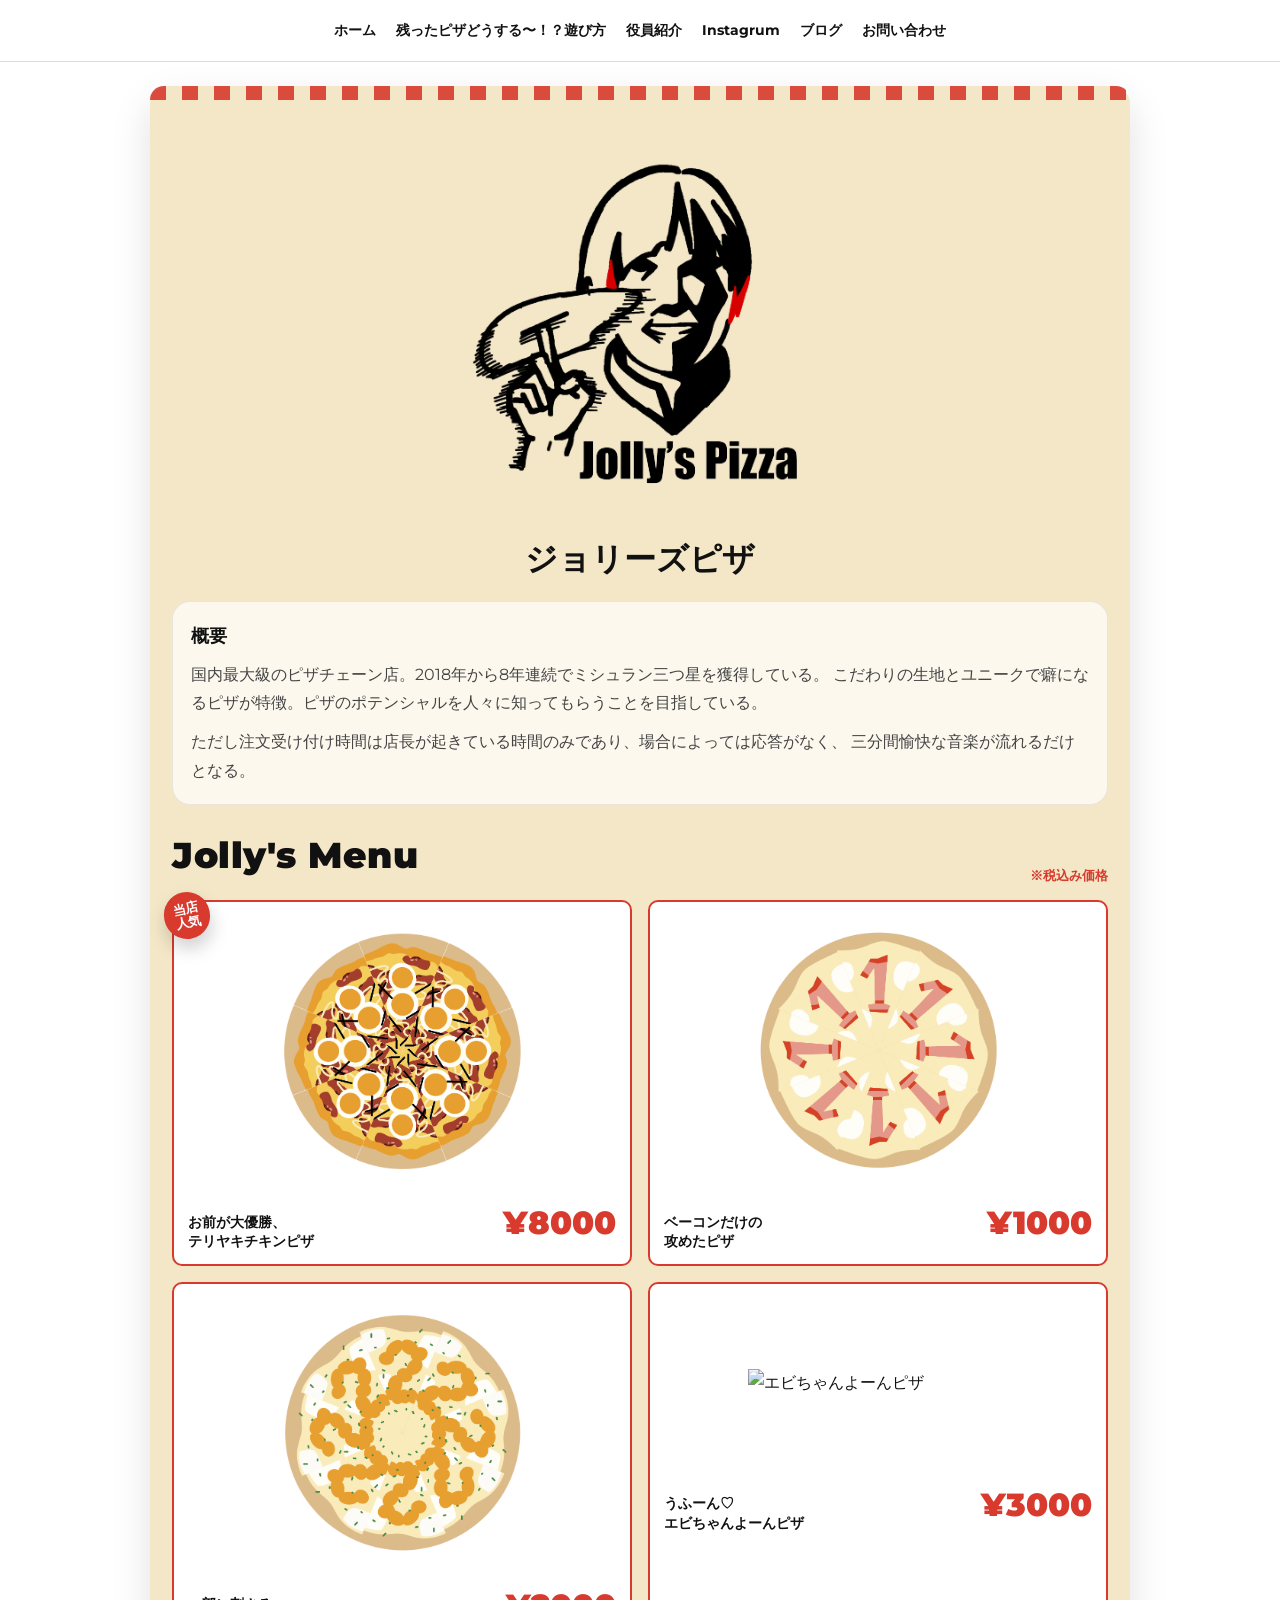
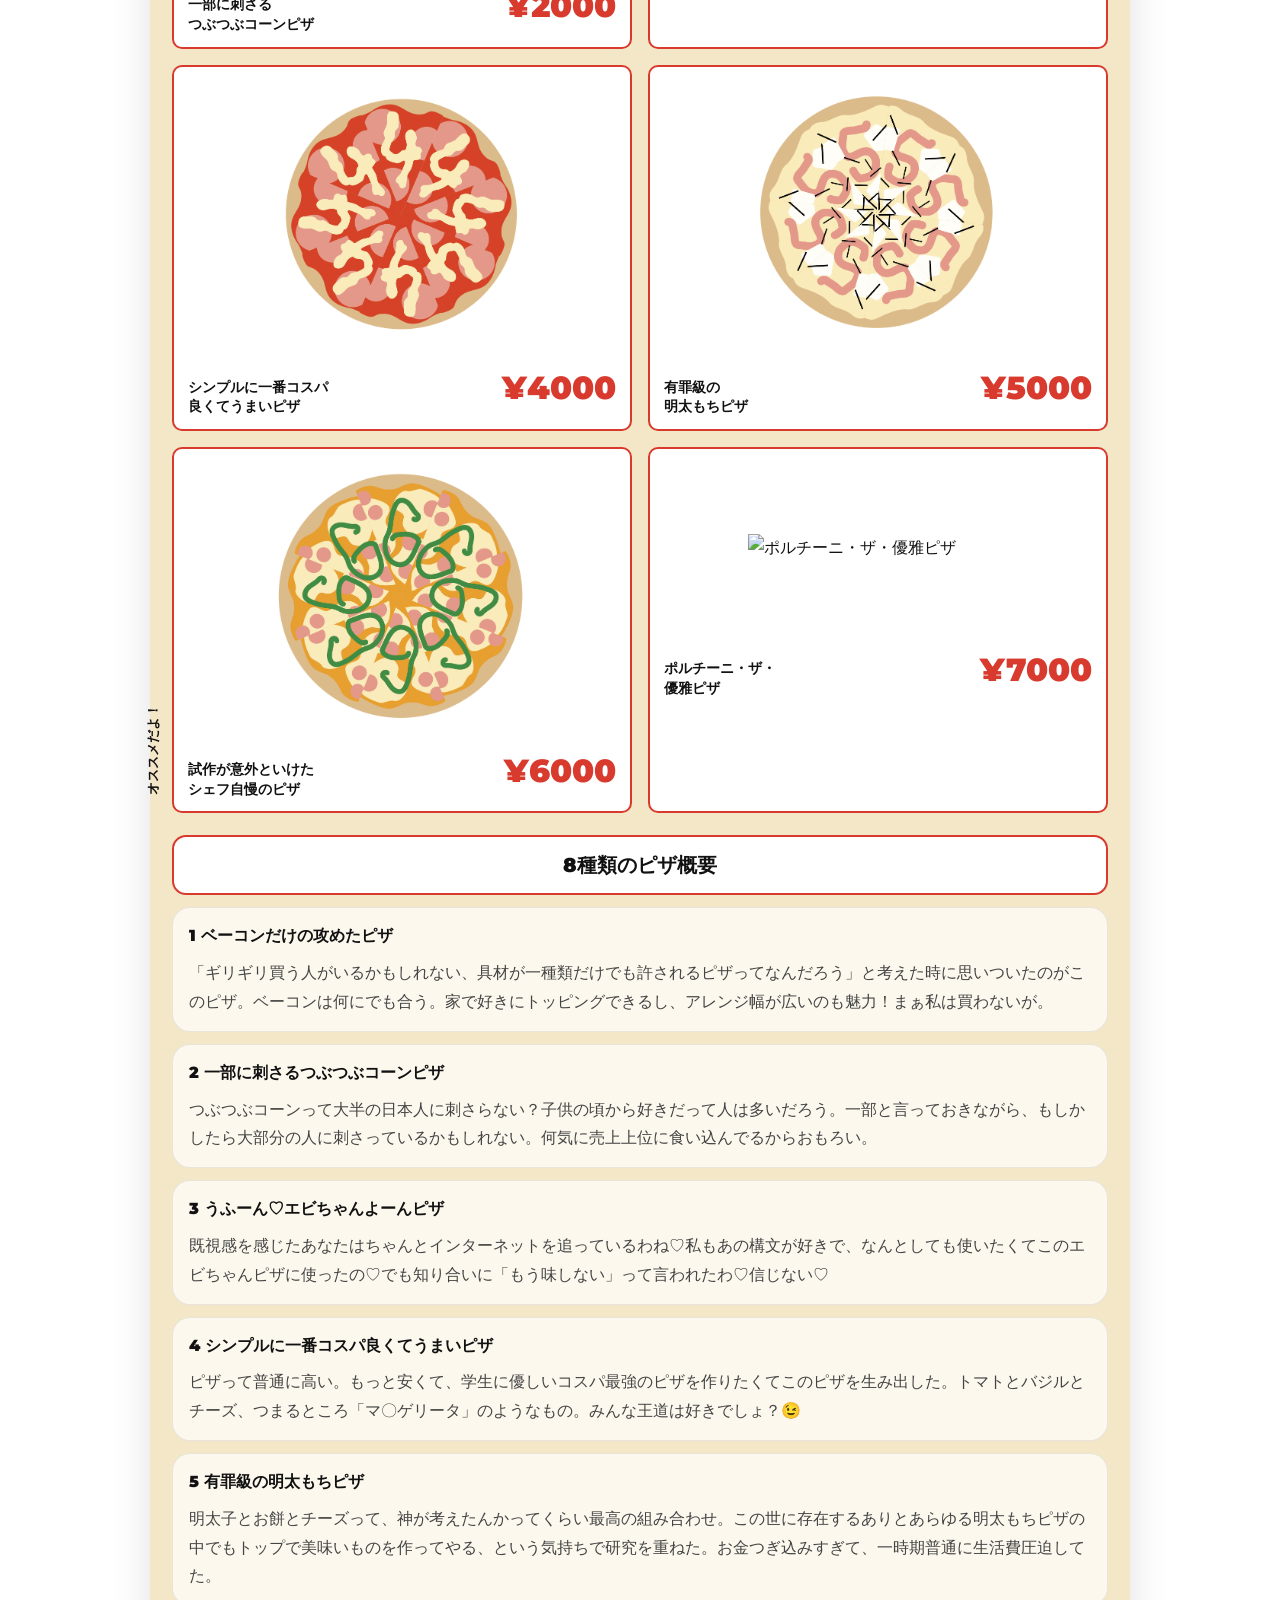
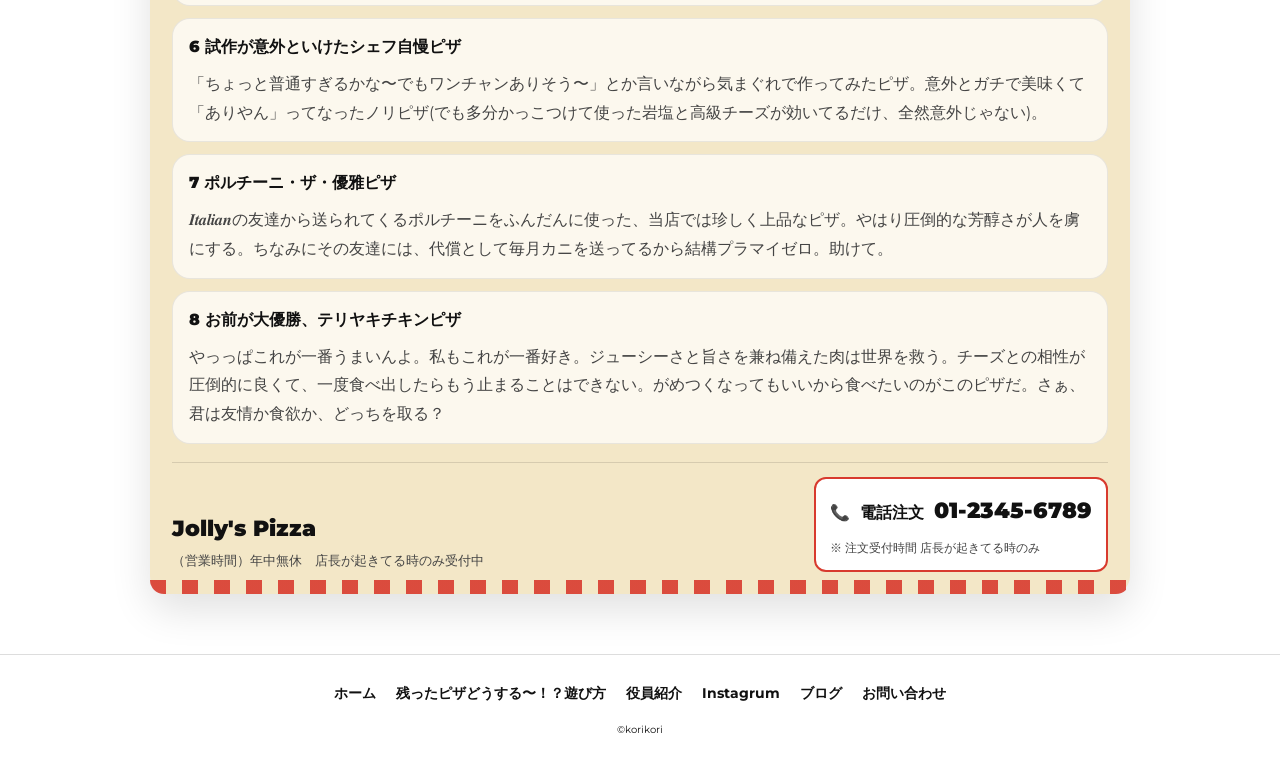
==== aboutus.html @ 34527b45 "Add files via upload" ====
<!DOCTYPE html>
<html lang="ja">
<head>
  <meta charset="utf-8" />
  <title>コリコリゲームズ公式 | Jolly's Pizza</title>
  <meta name="description" content="Jolly's Pizza の紹介とメニュー" />
  <meta name="viewport" content="width=device-width, initial-scale=1" />
  <link rel="stylesheet" href="aboutus.css" />
  <link rel="preconnect" href="https://fonts.googleapis.com">
  <link rel="preconnect" href="https://fonts.gstatic.com" crossorigin>
  <link href="https://fonts.googleapis.com/css2?family=Montserrat:wght@400;700;900&display=swap" rel="stylesheet">
</head>

<body>
  <!-- 共通ヘッダー -->
  <header class="header">
    <div class="header-inner">
      <nav class="header-site-menu">
        <ul class="menu">
            <li><a href="./index.html">ホーム</a></li>
            <li><a href="./asobikata.html">残ったピザどうする〜！？遊び方</a></li>
            <li><a href="./ourteam.html">役員紹介</a></li>
            <li><a href="https://www.instagram.com/korikori_games?igsh=MWYxY3AwNjAxcmV0Mw==">Instagrum</a></li>
            <li><a href=".https://note.com/alive_sedum6502/portal">ブログ</a></li>
            <li><a href="https://www.instagram.com/korikori_games?igsh=MWYxY3AwNjAxcmV0Mw==">お問い合わせ</a></li>
          </ul>
      </nav>
    </div>
  </header>

  <!-- チラシ本体 -->
  <main class="sheet">

    <!-- ① ロゴ → タイトル -->
    <section class="top">
      <img class="top-logo" src="jollyslogo.webp" alt="Jolly's Pizza ロゴ">
      <h1 class="top-title">ジョリーズピザ</h1>
    </section>

    <!-- ② 概要 -->
    <section class="overview">
      <h2 class="section-title">概要</h2>
      <p>
        国内最大級のピザチェーン店。2018年から8年連続でミシュラン三つ星を獲得している。
        こだわりの生地とユニークで癖になるピザが特徴。ピザのポテンシャルを人々に知ってもらうことを目指している。
      </p>
      <p>
        ただし注文受け付け時間は店長が起きている時間のみであり、場合によっては応答がなく、
        三分間愉快な音楽が流れるだけとなる。
      </p>
    </section>

    <!-- ③ メニュー -->
    <section class="menu-head">
      <h2 class="menu-title">Jolly's Menu</h2>
      <p class="tax-note">※税込み価格</p>
    </section>

    <section class="menu-grid">

      <!-- 1 -->
      <article class="menu-card popular">
        <span class="badge">当店<br>人気</span>
        <div class="menu-img"><img src="pizaホール-07.png" alt="テリヤキチキンピザ"></div>
        <div class="menu-bottom">
          <div class="menu-name">お前が大優勝、<br>テリヤキチキンピザ</div>
          <div class="menu-price">¥8000</div>
        </div>
      </article>

      <!-- 2 -->
      <article class="menu-card">
        <div class="menu-img"><img src="pizaホール-04.png" alt="ベーコンだけの攻めたピザ"></div>
        <div class="menu-bottom">
          <div class="menu-name">ベーコンだけの<br>攻めたピザ</div>
          <div class="menu-price">¥1000</div>
        </div>
      </article>

      <!-- 3 -->
      <article class="menu-card">
        <div class="menu-img"><img src="pizaホール-05.png" alt="つぶつぶコーンピザ"></div>
        <div class="menu-bottom">
          <div class="menu-name">一部に刺さる<br>つぶつぶコーンピザ</div>
          <div class="menu-price">¥2000</div>
        </div>
      </article>

      <!-- 4 -->
      <article class="menu-card">
        <div class="menu-img"><img src="ピザ寄せ集め-03.png" alt="エビちゃんよーんピザ"></div>
        <div class="menu-bottom">
          <div class="menu-name">うふーん♡<br>エビちゃんよーんピザ</div>
          <div class="menu-price">¥3000</div>
        </div>
      </article>

      <!-- 5 -->
      <article class="menu-card">
        <div class="menu-img"><img src="pizaホール-02.png" alt="コスパ良くてうまいピザ"></div>
        <div class="menu-bottom">
          <div class="menu-name">シンプルに一番コスパ<br>良くてうまいピザ</div>
          <div class="menu-price">¥4000</div>
        </div>
      </article>

      <!-- 6 -->
      <article class="menu-card">
        <div class="menu-img"><img src="pizaホール-01.png" alt="明太もちピザ"></div>
        <div class="menu-bottom">
          <div class="menu-name">有罪級の<br>明太もちピザ</div>
          <div class="menu-price">¥5000</div>
        </div>
      </article>

      <!-- 7 -->
      <article class="menu-card recommend">
        <span class="recommend-mark">オススメだよ！</span>
        <div class="menu-img"><img src="pizaホール-03.png" alt="シェフ自慢ピザ"></div>
        <div class="menu-bottom">
          <div class="menu-name">試作が意外といけた<br>シェフ自慢のピザ</div>
          <div class="menu-price">¥6000</div>
        </div>
      </article>

      <!-- 8 -->
      <article class="menu-card">
        <div class="menu-img"><img src="ピザ寄せ集め-02.png" alt="ポルチーニ・ザ・優雅ピザ"></div>
        <div class="menu-bottom">
          <div class="menu-name">ポルチーニ・ザ・<br>優雅ピザ</div>
          <div class="menu-price">¥7000</div>
        </div>
      </article>

    </section>

    <!-- ④ 長文（8種類のピザ概要） -->
    <section class="detail">
      <h2 class="detail-title">8種類のピザ概要</h2>

      <article class="detail-card">
        <h3>1 ベーコンだけの攻めたピザ</h3>
        <p>「ギリギリ買う人がいるかもしれない、具材が一種類だけでも許されるピザってなんだろう」と考えた時に思いついたのがこのピザ。ベーコンは何にでも合う。家で好きにトッピングできるし、アレンジ幅が広いのも魅力！まぁ私は買わないが。</p>
      </article>

      <article class="detail-card">
        <h3>2 一部に刺さるつぶつぶコーンピザ</h3>
        <p>つぶつぶコーンって大半の日本人に刺さらない？子供の頃から好きだって人は多いだろう。一部と言っておきながら、もしかしたら大部分の人に刺さっているかもしれない。何気に売上上位に食い込んでるからおもろい。</p>
      </article>

      <article class="detail-card">
        <h3>3 うふーん♡エビちゃんよーんピザ</h3>
        <p>既視感を感じたあなたはちゃんとインターネットを追っているわね♡私もあの構文が好きで、なんとしても使いたくてこのエビちゃんピザに使ったの♡でも知り合いに「もう味しない」って言われたわ♡信じない♡</p>
      </article>

      <article class="detail-card">
        <h3>4 シンプルに一番コスパ良くてうまいピザ</h3>
        <p>ピザって普通に高い。もっと安くて、学生に優しいコスパ最強のピザを作りたくてこのピザを生み出した。トマトとバジルとチーズ、つまるところ「マ〇ゲリータ」のようなもの。みんな王道は好きでしょ？😉</p>
      </article>

      <article class="detail-card">
        <h3>5 有罪級の明太もちピザ</h3>
        <p>明太子とお餅とチーズって、神が考えたんかってくらい最高の組み合わせ。この世に存在するありとあらゆる明太もちピザの中でもトップで美味いものを作ってやる、という気持ちで研究を重ねた。お金つぎ込みすぎて、一時期普通に生活費圧迫してた。</p>
      </article>

      <article class="detail-card">
        <h3>6 試作が意外といけたシェフ自慢ピザ</h3>
        <p>「ちょっと普通すぎるかな〜でもワンチャンありそう〜」とか言いながら気まぐれで作ってみたピザ。意外とガチで美味くて「ありやん」ってなったノリピザ(でも多分かっこつけて使った岩塩と高級チーズが効いてるだけ、全然意外じゃない)。</p>
      </article>

      <article class="detail-card">
        <h3>7 ポルチーニ・ザ・優雅ピザ</h3>
        <p>𝑰𝒕𝒂𝒍𝒊𝒂𝒏の友達から送られてくるポルチーニをふんだんに使った、当店では珍しく上品なピザ。やはり圧倒的な芳醇さが人を虜にする。ちなみにその友達には、代償として毎月カニを送ってるから結構プラマイゼロ。助けて。</p>
      </article>

      <article class="detail-card">
        <h3>8 お前が大優勝、テリヤキチキンピザ</h3>
        <p>やっっぱこれが一番うまいんよ。私もこれが一番好き。ジューシーさと旨さを兼ね備えた肉は世界を救う。チーズとの相性が圧倒的に良くて、一度食べ出したらもう止まることはできない。がめつくなってもいいから食べたいのがこのピザだ。さぁ、君は友情か食欲か、どっちを取る？</p>
      </article>
    </section>

    <!-- チラシ下の電話帯 -->
    <section class="sheet-footer">
      <div class="footer-left">
        <div class="footer-brand">Jolly's Pizza</div>
        <div class="footer-hours">（営業時間）年中無休　店長が起きてる時のみ受付中</div>
      </div>

      <div class="footer-right">
        <div class="phone-box">
          <div class="phone-row">
            <span class="phone-icon">📞</span>
            <span class="phone-label">電話注文</span>
            <span class="phone-number">01-2345-6789</span>
          </div>
          <div class="phone-note">※ 注文受付時間 店長が起きてる時のみ</div>
        </div>
      </div>
    </section>

  </main>

  <!-- 共通フッター -->
  <footer class="footer">
    <nav class="header-site-menu">
      <ul class="menu">
            <li><a href="./index.html">ホーム</a></li>
            <li><a href="./asobikata.html">残ったピザどうする〜！？遊び方</a></li>
            <li><a href="./ourteam.html">役員紹介</a></li>
            <li><a href="https://www.instagram.com/korikori_games?igsh=MWYxY3AwNjAxcmV0Mw==">Instagrum</a></li>
            <li><a href=".https://note.com/alive_sedum6502/portal">ブログ</a></li>
            <li><a href="https://www.instagram.com/korikori_games?igsh=MWYxY3AwNjAxcmV0Mw==">お問い合わせ</a></li>
          </ul>
    </nav>
    <p class="copyright"><small>&copy;korikori</small></p>
  </footer>
</body>
</html>
---- aboutus.css ----
@charset "utf-8";

/* ===== Base ===== */
:root{
  --paper:#f3e7c7;
  --ink:#111;
  --sub:#444;
  --red:#d83a2e;
  --border:#ddd;
  --max:980px;
}

*{ box-sizing:border-box; }
html,body{ margin:0; padding:0; }

body{
  background:#fff;
  color:var(--ink);
  font-family:"Montserrat","Hiragino Sans","Noto Sans JP",sans-serif;
  line-height:1.8;
}

img{ max-width:100%; height:auto; display:block; }

/* ===== 共通ヘッダー/フッター ===== */
.header{
  background:#fff;
  border-bottom:1px solid var(--border);
}
.header-inner{
  width:min(var(--max),92vw);
  margin:0 auto;
  padding:16px 0;
}
.menu{
  list-style:none;
  margin:0;
  padding:0;
  display:flex;
  gap:20px;
  flex-wrap:wrap;
  justify-content:center;
}
.menu a{
  text-decoration:none;
  color:#111;
  font-weight:700;
  font-size:14px;
}
.menu a:hover{ opacity:.8; }

.footer{
  background:#fff;
  border-top:1px solid var(--border);
  margin-top:60px;
  padding:26px 0;
  text-align:center;
  font-size:12px;
}
.footer .menu{ margin-bottom:12px; }

/* ===== チラシ本体 ===== */
.sheet{
  width:min(var(--max),92vw);
  margin:24px auto 0;
  background:var(--paper);
  border-radius:18px;
  padding:26px 22px 22px;
  box-shadow:0 16px 40px rgba(0,0,0,.12);
  position:relative;
}

/* 上下チェック風 */
.sheet::before,
.sheet::after{
  content:"";
  position:absolute;
  left:0; right:0;
  height:14px;
  background:repeating-linear-gradient(
    90deg,
    var(--red) 0 16px,
    transparent 16px 32px
  );
  opacity:.9;
}
.sheet::before{ top:0; border-radius:18px 18px 0 0; }
.sheet::after{ bottom:0; border-radius:0 0 18px 18px; }

/* ===== 上：ロゴ＆タイトル ===== */
.top{
  padding-top:10px;
  text-align:center;
}
.top-logo{
  width:min(360px,80%);
  margin:0 auto 8px;
}
.top-title{
  margin:6px 0 10px;
  font-size:32px;
  font-weight:900;
}

/* ===== 概要 ===== */
.overview{
  background:#ffffffb3;
  border:1px solid rgba(0,0,0,.08);
  border-radius:18px;
  padding:18px 18px;
  margin:14px 0 18px;
}
.section-title{
  margin:0 0 8px;
  font-size:18px;
  font-weight:900;
}
.overview p{
  margin:0 0 10px;
  color:var(--sub);
}
.overview p:last-child{ margin-bottom:0; }

/* ===== メニュー見出し ===== */
.menu-head{
  display:flex;
  justify-content:space-between;
  align-items:flex-end;
  gap:12px;
  margin:14px 0 12px;
}
.menu-title{
  margin:0;
  font-size:36px;
  font-weight:900;
  letter-spacing:.5px;
}
.tax-note{
  margin:0;
  color:var(--red);
  font-weight:800;
  font-size:13px;
}

/* ===== 2列メニュー ===== */
.menu-grid{
  display:grid;
  grid-template-columns: 1fr 1fr;
  gap:16px;
}

.menu-card{
  border:2px solid var(--red);
  background:#fff;
  border-radius:10px;
  padding:14px 14px 12px;
  position:relative;
}

.menu-img{
  background:#fff;
  border-radius:8px;
  display:flex;
  justify-content:center;
  align-items:center;
  padding:10px;
  min-height:170px;
}
.menu-img img{
  width:min(260px, 90%);
}

.menu-bottom{
  display:flex;
  justify-content:space-between;
  gap:12px;
  align-items:flex-end;
  margin-top:8px;
}
.menu-name{
  font-weight:800;
  font-size:14px;
  line-height:1.4;
}
.menu-price{
  font-weight:900;
  font-size:32px;
  color:var(--red);
  white-space:nowrap;
}

/* 人気バッジ */
.badge{
  position:absolute;
  left:-10px;
  top:-10px;
  background:var(--red);
  color:#fff;
  font-weight:900;
  font-size:13px;
  line-height:1.05;
  padding:10px 10px;
  border-radius:999px;
  text-align:center;
  transform:rotate(-12deg);
  box-shadow:0 10px 18px rgba(0,0,0,.18);
}

/* オススメ文字 */
.recommend-mark{
  position:absolute;
  left:-10px;
  bottom:16px;
  font-weight:900;
  color:#111;
  transform:rotate(-90deg);
  transform-origin:left bottom;
  font-size:13px;
}

/* ===== 詳細（長文） ===== */
.detail{
  margin-top:22px;
}
.detail-title{
  text-align:center;
  margin:0 0 12px;
  font-size:20px;
  font-weight:900;
  padding:10px;
  border:2px solid var(--red);
  background:#fff;
  border-radius:14px;
}

.detail-card{
  background:#ffffffb3;
  border:1px solid rgba(0,0,0,.08);
  border-radius:18px;
  padding:14px 16px;
  margin-bottom:12px;
}
.detail-card h3{
  margin:0 0 8px;
  font-size:16px;
  font-weight:900;
  color:#111;
}
.detail-card p{
  margin:0;
  color:var(--sub);
}

/* ===== 下の電話帯 ===== */
.sheet-footer{
  display:flex;
  justify-content:space-between;
  gap:16px;
  margin-top:18px;
  padding-top:14px;
  border-top:1px solid rgba(0,0,0,.12);
  align-items:flex-end;
}

.footer-brand{
  font-size:22px;
  font-weight:900;
}
.footer-hours{
  color:var(--sub);
  font-size:13px;
}

.phone-box{
  border:2px solid var(--red);
  background:#fff;
  border-radius:12px;
  padding:12px 14px;
}
.phone-row{
  display:flex;
  align-items:baseline;
  gap:10px;
  flex-wrap:wrap;
}
.phone-label{
  font-weight:900;
}
.phone-number{
  font-weight:900;
  font-size:22px;
}
.phone-note{
  margin-top:6px;
  color:var(--sub);
  font-size:12px;
}

/* ===== SP ===== */
@media (max-width: 768px){
  .menu-grid{ grid-template-columns: 1fr; }
  .menu-title{ font-size:28px; }
  .menu-price{ font-size:28px; }
  .sheet-footer{ flex-direction:column; align-items:stretch; }
}
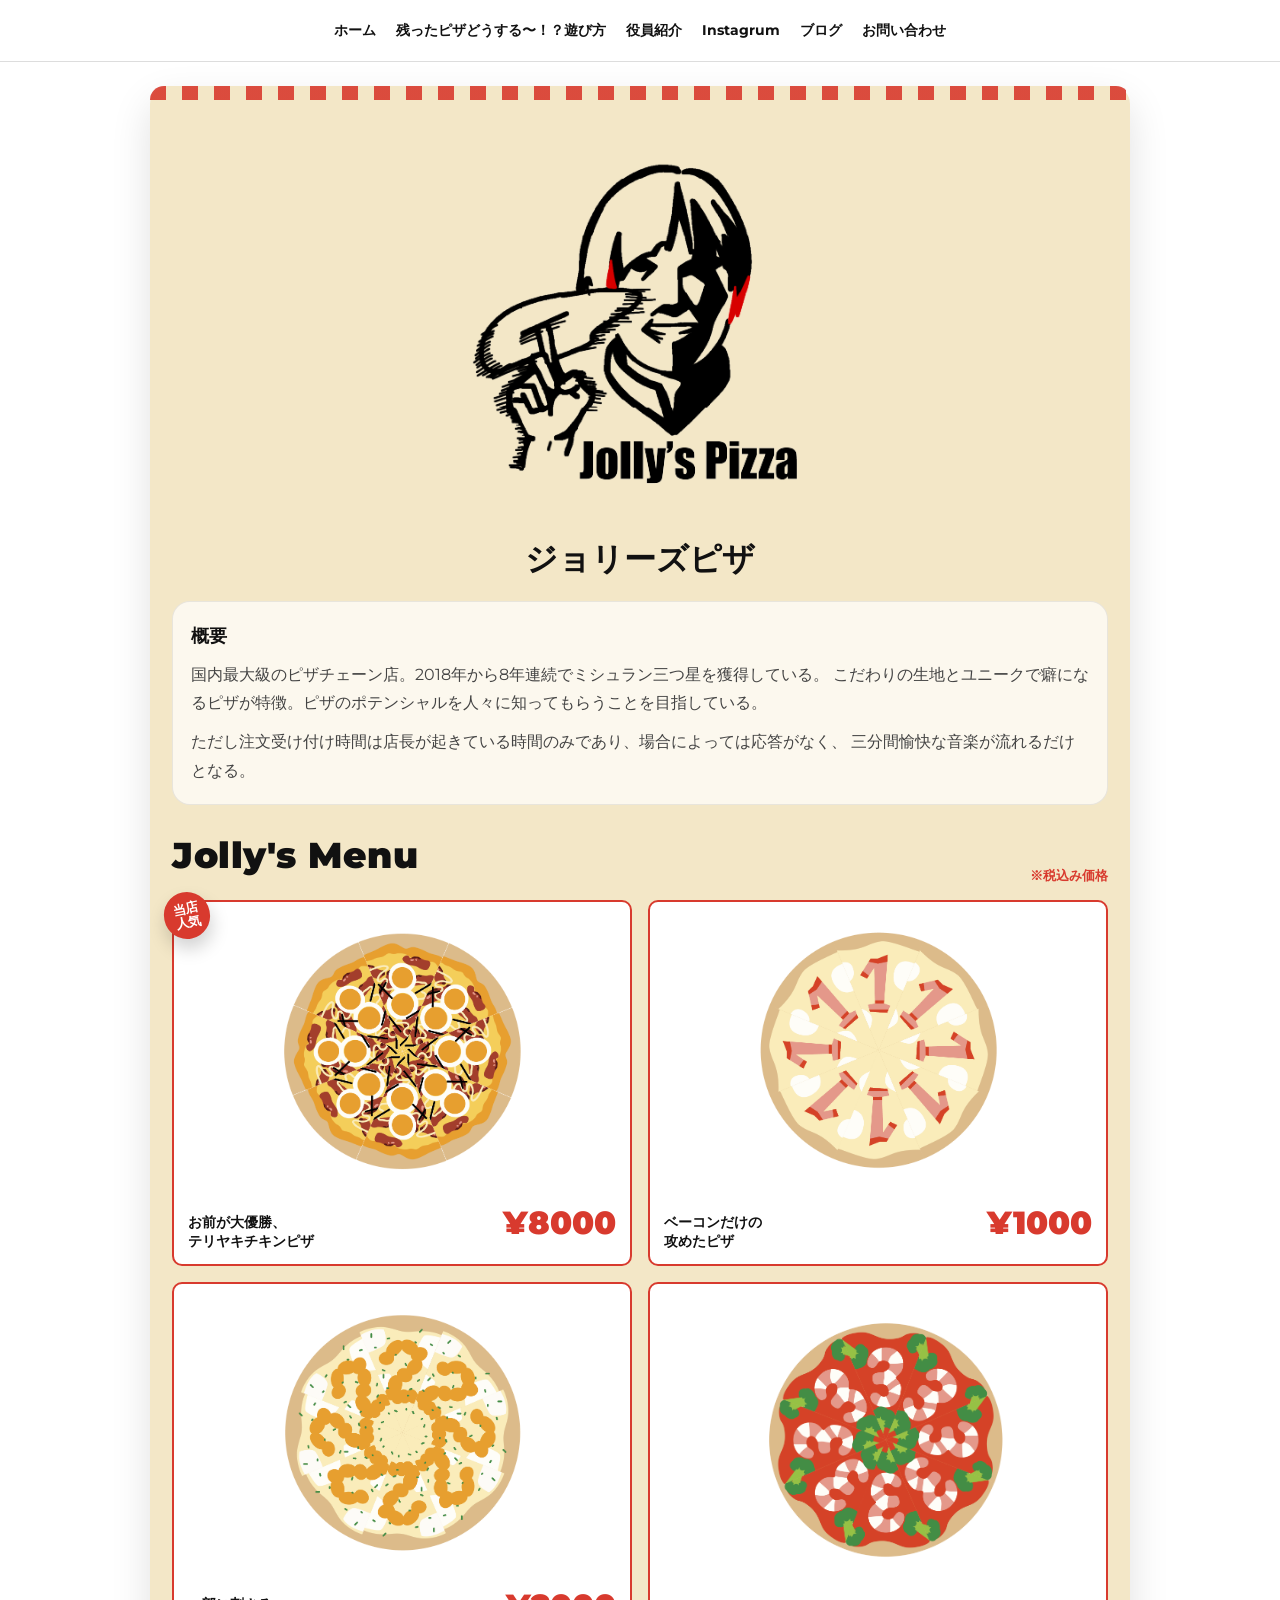
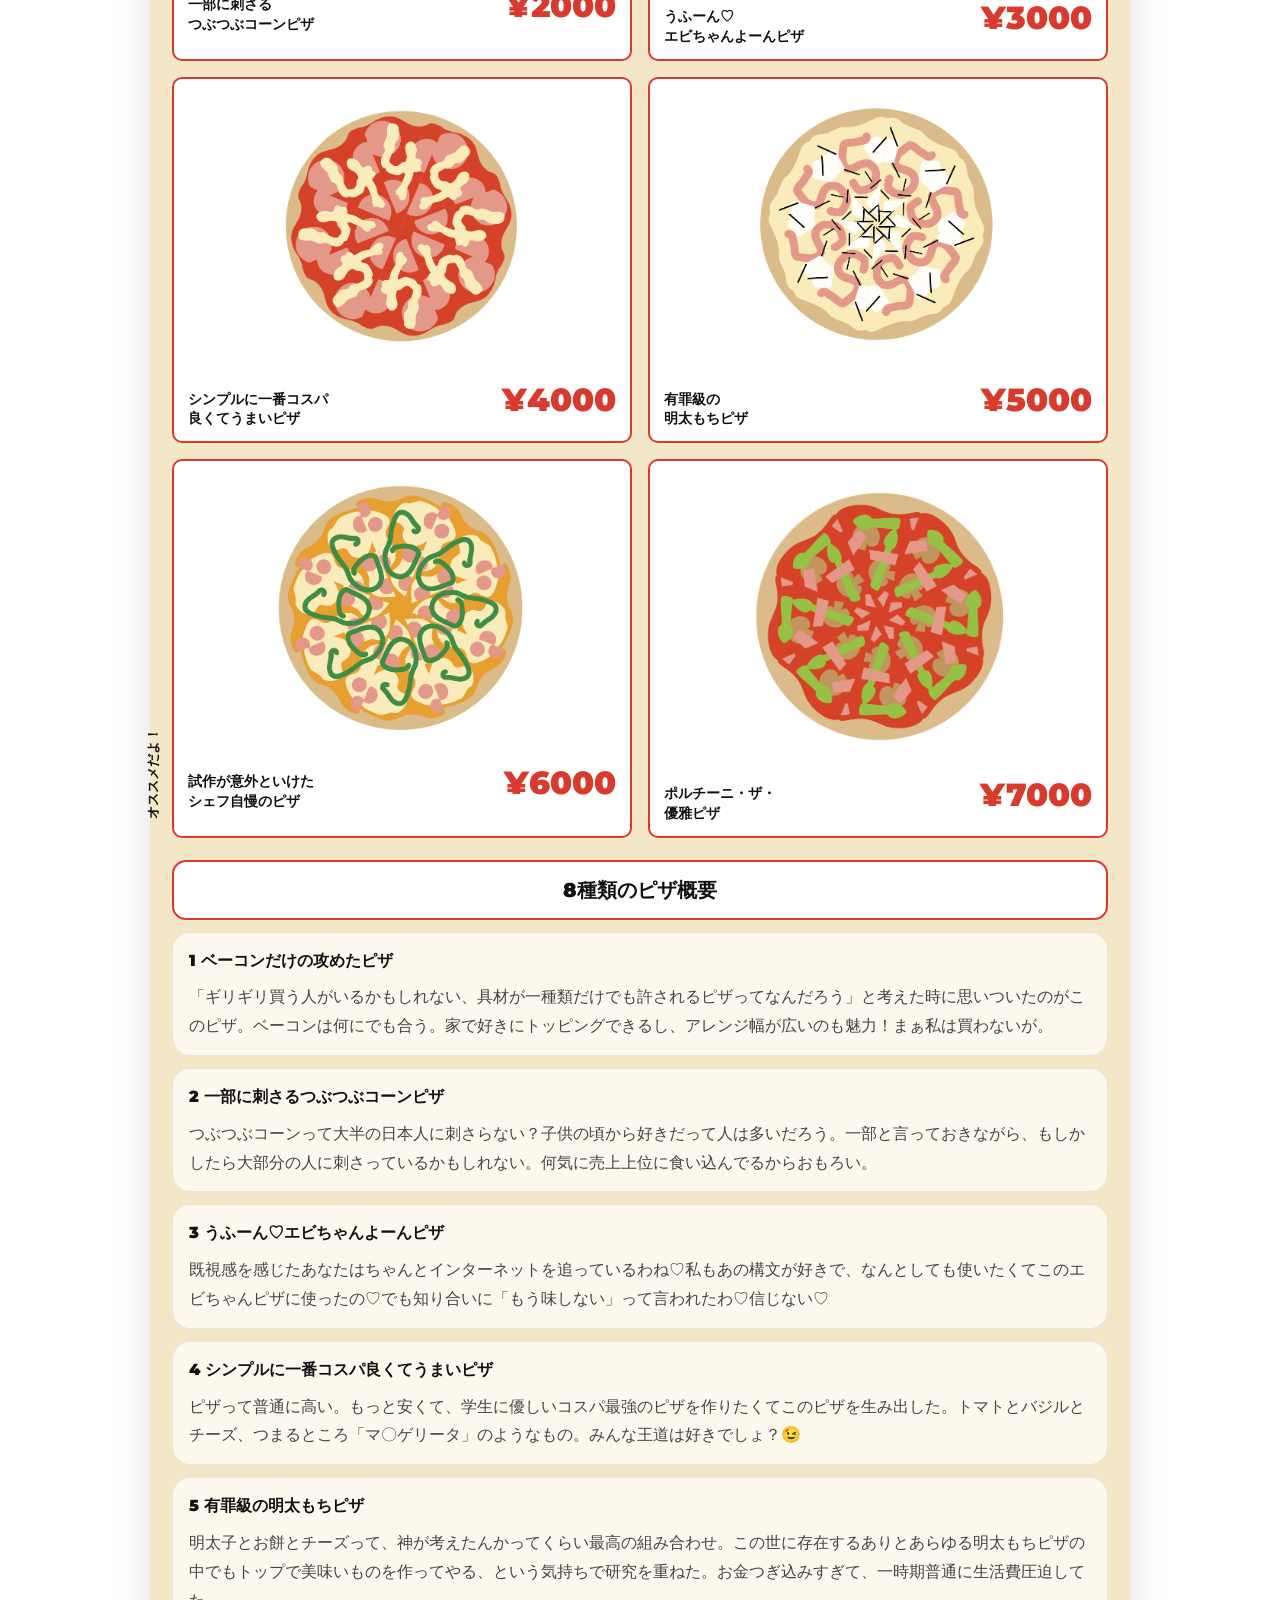
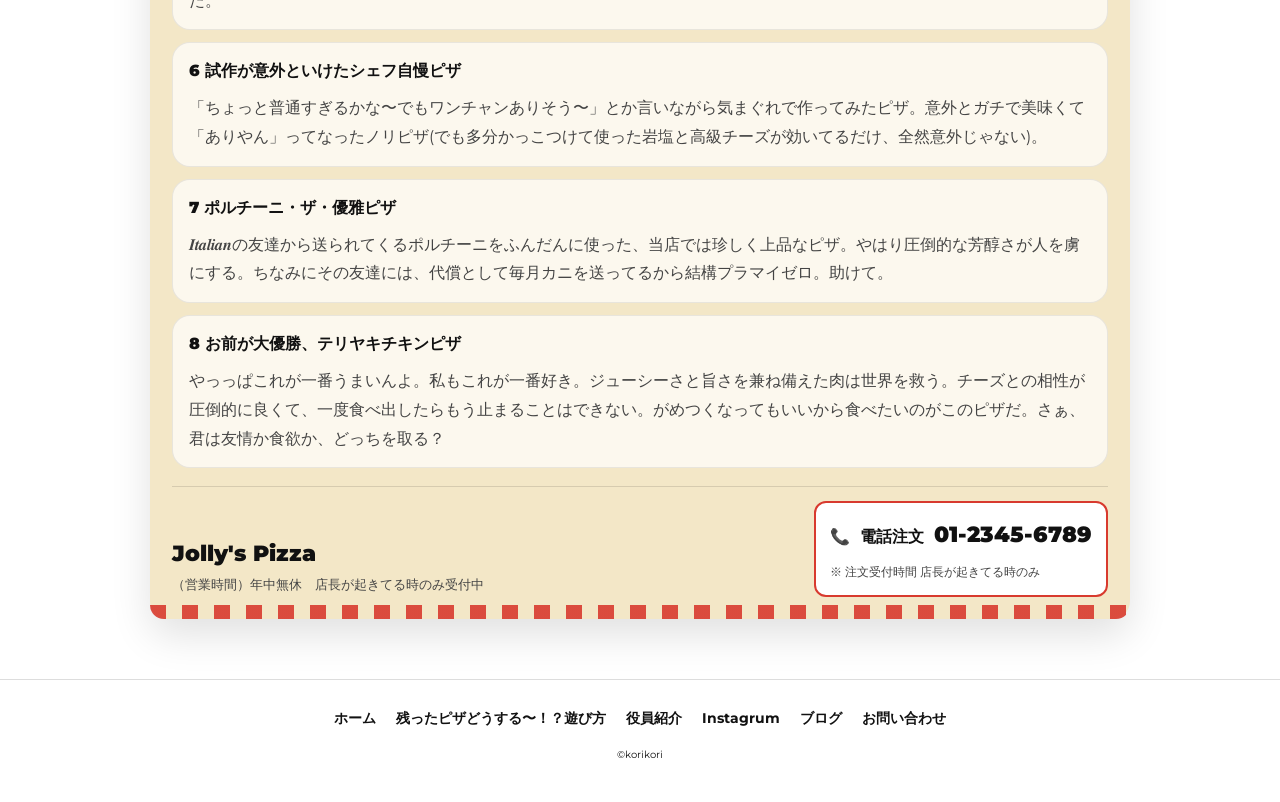
==== commit fd77675b: "Update aboutus.html" ====
--- a/aboutus.html
+++ b/aboutus.html
@@ -21,7 +21,7 @@
             <li><a href="./asobikata.html">残ったピザどうする〜！？遊び方</a></li>
             <li><a href="./ourteam.html">役員紹介</a></li>
             <li><a href="https://www.instagram.com/korikori_games?igsh=MWYxY3AwNjAxcmV0Mw==">Instagrum</a></li>
-            <li><a href=".https://note.com/alive_sedum6502/portal">ブログ</a></li>
+            <li><a href="https://note.com/alive_sedum6502/portal">ブログ</a></li>
             <li><a href="https://www.instagram.com/korikori_games?igsh=MWYxY3AwNjAxcmV0Mw==">お問い合わせ</a></li>
           </ul>
       </nav>
@@ -88,7 +88,7 @@
 
       <!-- 4 -->
       <article class="menu-card">
-        <div class="menu-img"><img src="ピザ寄せ集め-03.png" alt="エビちゃんよーんピザ"></div>
+        <div class="menu-img"><img src="kottigaebi.png" alt="エビちゃんよーんピザ"></div>
         <div class="menu-bottom">
           <div class="menu-name">うふーん♡<br>エビちゃんよーんピザ</div>
           <div class="menu-price">¥3000</div>
@@ -125,7 +125,7 @@
 
       <!-- 8 -->
       <article class="menu-card">
-        <div class="menu-img"><img src="ピザ寄せ集め-02.png" alt="ポルチーニ・ザ・優雅ピザ"></div>
+        <div class="menu-img"><img src="ebi.png" alt="ポルチーニ・ザ・優雅ピザ"></div>
         <div class="menu-bottom">
           <div class="menu-name">ポルチーニ・ザ・<br>優雅ピザ</div>
           <div class="menu-price">¥7000</div>
@@ -208,7 +208,7 @@
             <li><a href="./asobikata.html">残ったピザどうする〜！？遊び方</a></li>
             <li><a href="./ourteam.html">役員紹介</a></li>
             <li><a href="https://www.instagram.com/korikori_games?igsh=MWYxY3AwNjAxcmV0Mw==">Instagrum</a></li>
-            <li><a href=".https://note.com/alive_sedum6502/portal">ブログ</a></li>
+            <li><a href="https://note.com/alive_sedum6502/portal">ブログ</a></li>
             <li><a href="https://www.instagram.com/korikori_games?igsh=MWYxY3AwNjAxcmV0Mw==">お問い合わせ</a></li>
           </ul>
     </nav>
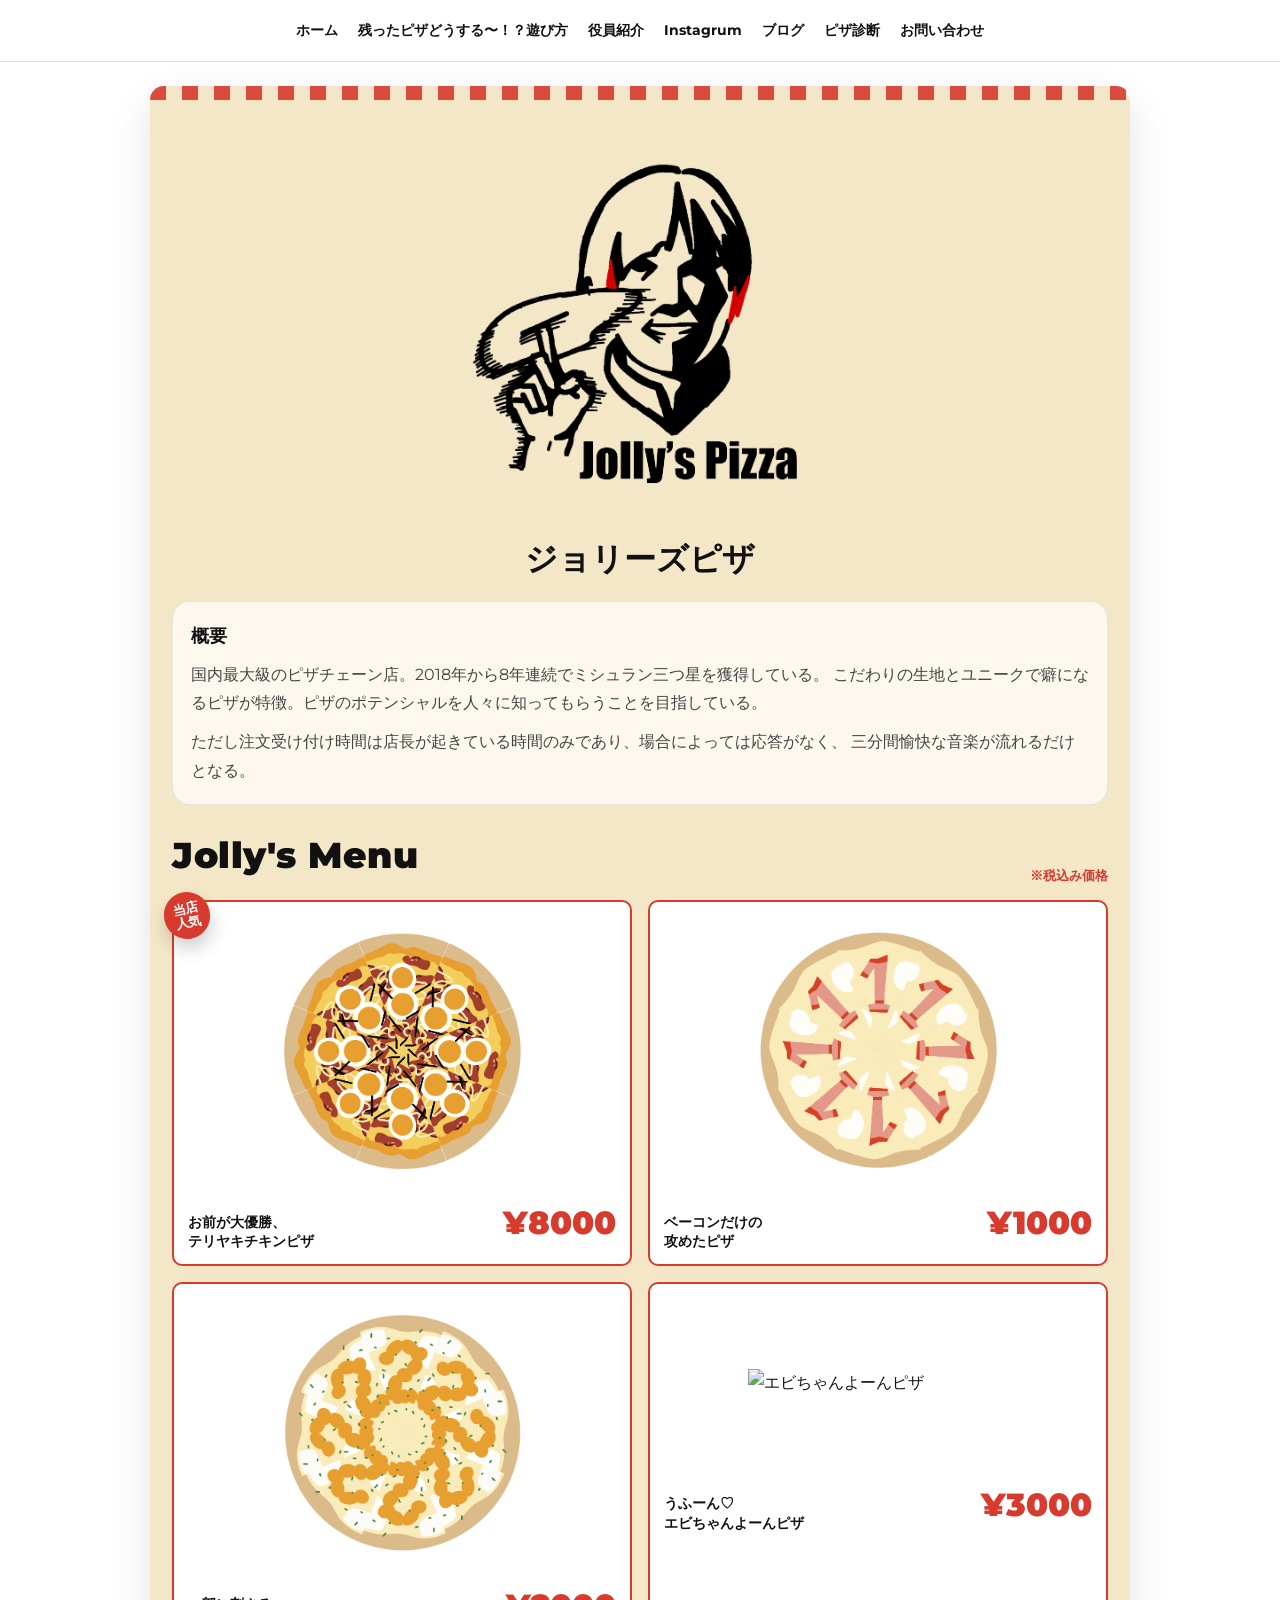
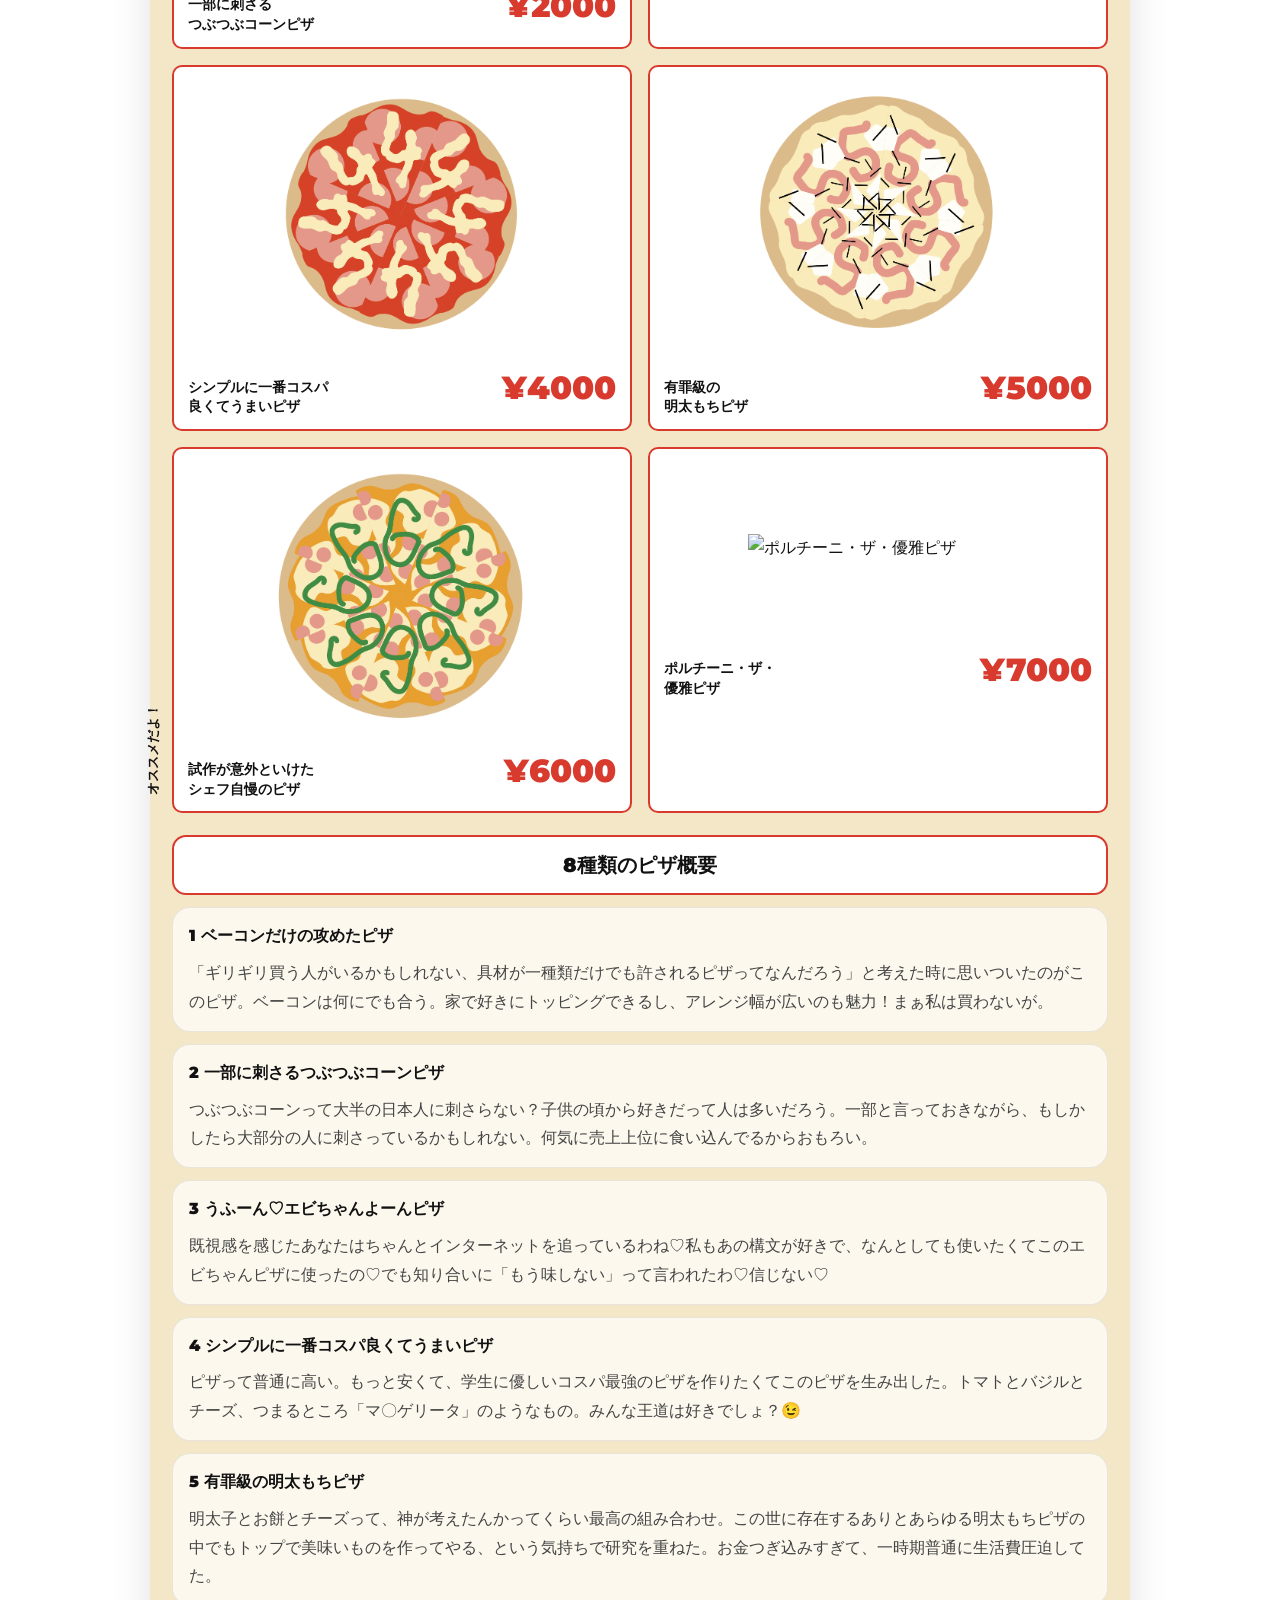
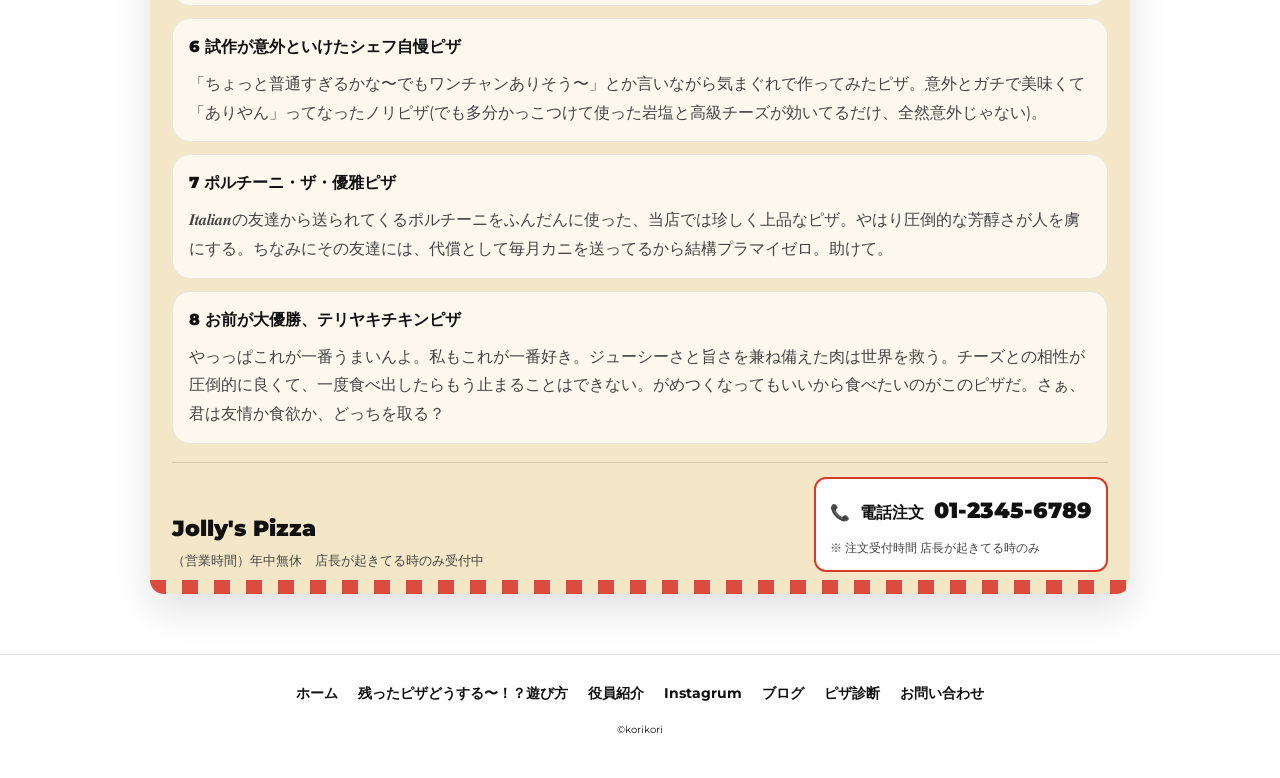
==== commit 8033406b: "Add files via upload" ====
--- a/aboutus.html
+++ b/aboutus.html
@@ -21,7 +21,9 @@
             <li><a href="./asobikata.html">残ったピザどうする〜！？遊び方</a></li>
             <li><a href="./ourteam.html">役員紹介</a></li>
             <li><a href="https://www.instagram.com/korikori_games?igsh=MWYxY3AwNjAxcmV0Mw==">Instagrum</a></li>
-            <li><a href="https://note.com/alive_sedum6502/portal">ブログ</a></li>
+            <li><a href=".https://note.com/alive_sedum6502/portal">ブログ</a></li>
+            <li><a href="./shindan.html">ピザ診断</a></li>
+
             <li><a href="https://www.instagram.com/korikori_games?igsh=MWYxY3AwNjAxcmV0Mw==">お問い合わせ</a></li>
           </ul>
       </nav>
@@ -88,7 +90,7 @@
 
       <!-- 4 -->
       <article class="menu-card">
-        <div class="menu-img"><img src="kottigaebi.png" alt="エビちゃんよーんピザ"></div>
+        <div class="menu-img"><img src="ピザ寄せ集め-03.png" alt="エビちゃんよーんピザ"></div>
         <div class="menu-bottom">
           <div class="menu-name">うふーん♡<br>エビちゃんよーんピザ</div>
           <div class="menu-price">¥3000</div>
@@ -125,7 +127,7 @@
 
       <!-- 8 -->
       <article class="menu-card">
-        <div class="menu-img"><img src="ebi.png" alt="ポルチーニ・ザ・優雅ピザ"></div>
+        <div class="menu-img"><img src="ピザ寄せ集め-02.png" alt="ポルチーニ・ザ・優雅ピザ"></div>
         <div class="menu-bottom">
           <div class="menu-name">ポルチーニ・ザ・<br>優雅ピザ</div>
           <div class="menu-price">¥7000</div>
@@ -208,7 +210,9 @@
             <li><a href="./asobikata.html">残ったピザどうする〜！？遊び方</a></li>
             <li><a href="./ourteam.html">役員紹介</a></li>
             <li><a href="https://www.instagram.com/korikori_games?igsh=MWYxY3AwNjAxcmV0Mw==">Instagrum</a></li>
-            <li><a href="https://note.com/alive_sedum6502/portal">ブログ</a></li>
+            <li><a href=".https://note.com/alive_sedum6502/portal">ブログ</a></li>
+            <li><a href="./shindan.html">ピザ診断</a></li>
+
             <li><a href="https://www.instagram.com/korikori_games?igsh=MWYxY3AwNjAxcmV0Mw==">お問い合わせ</a></li>
           </ul>
     </nav>
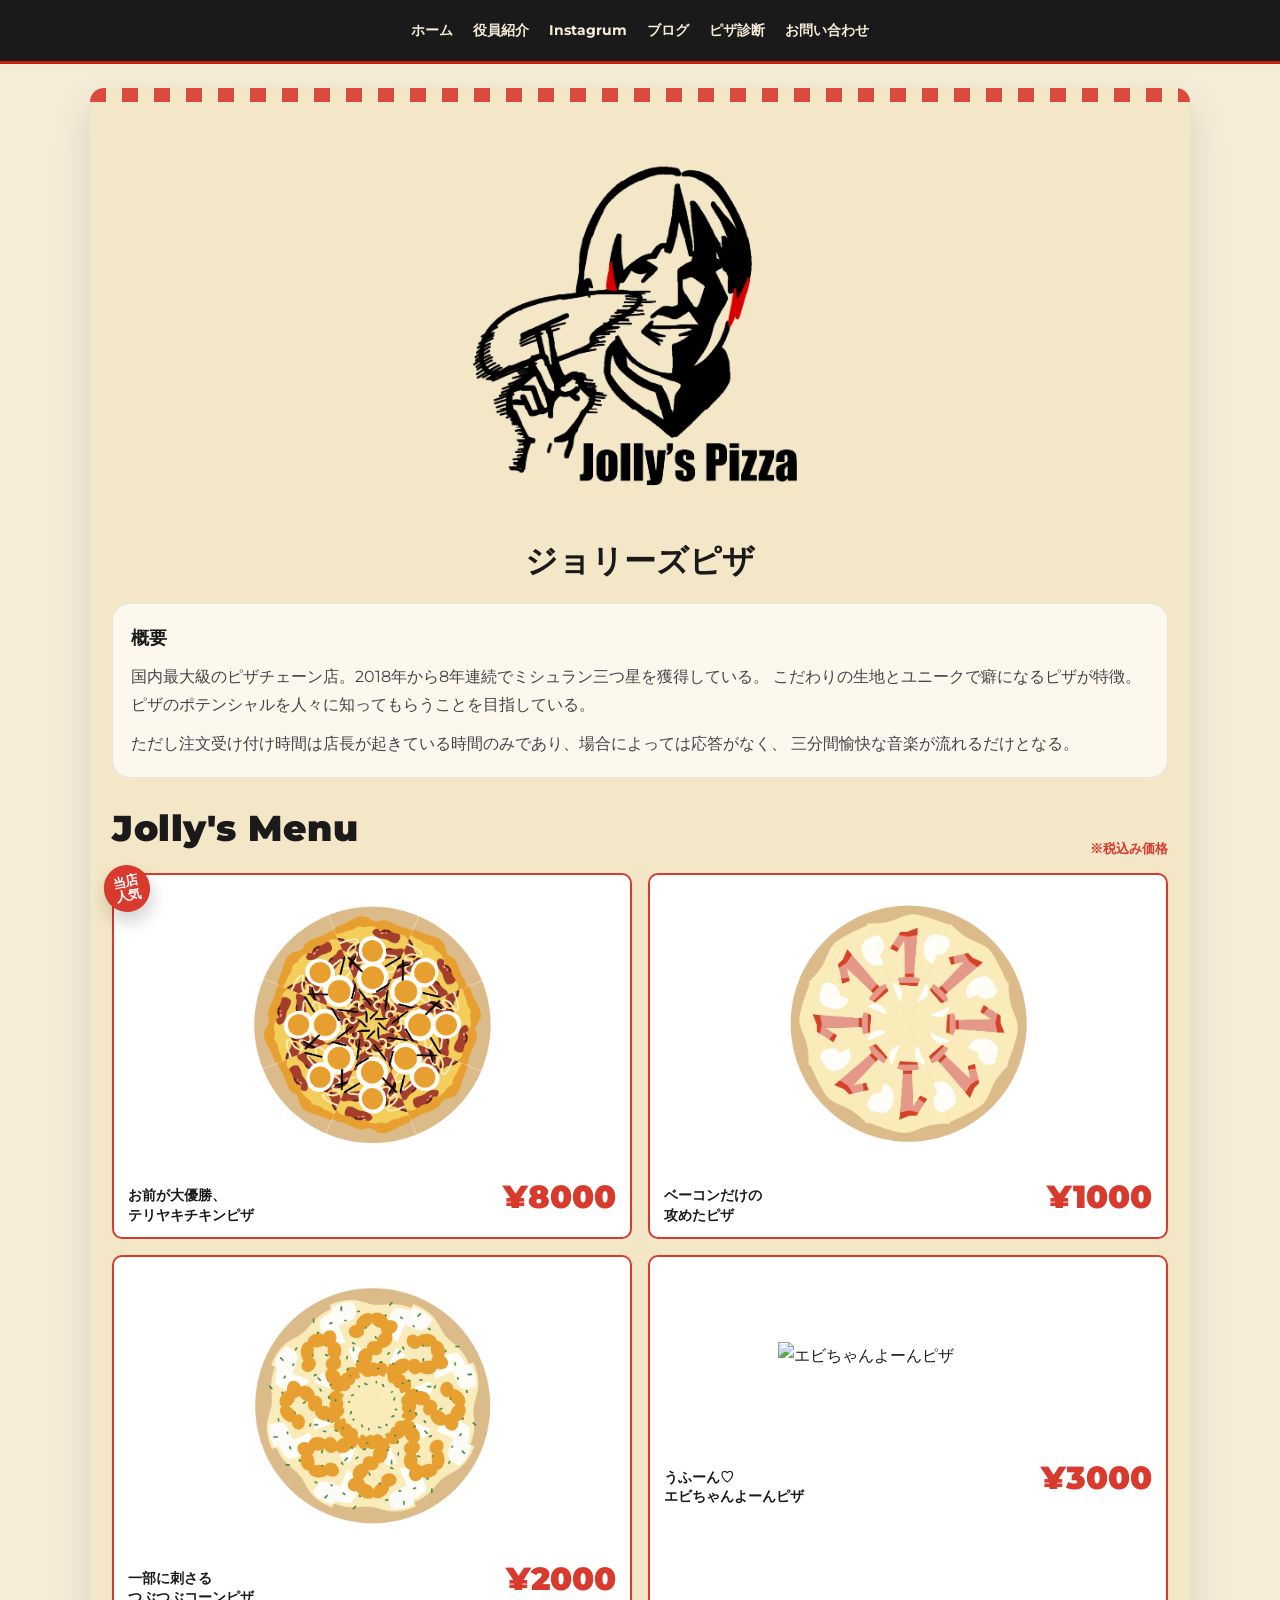
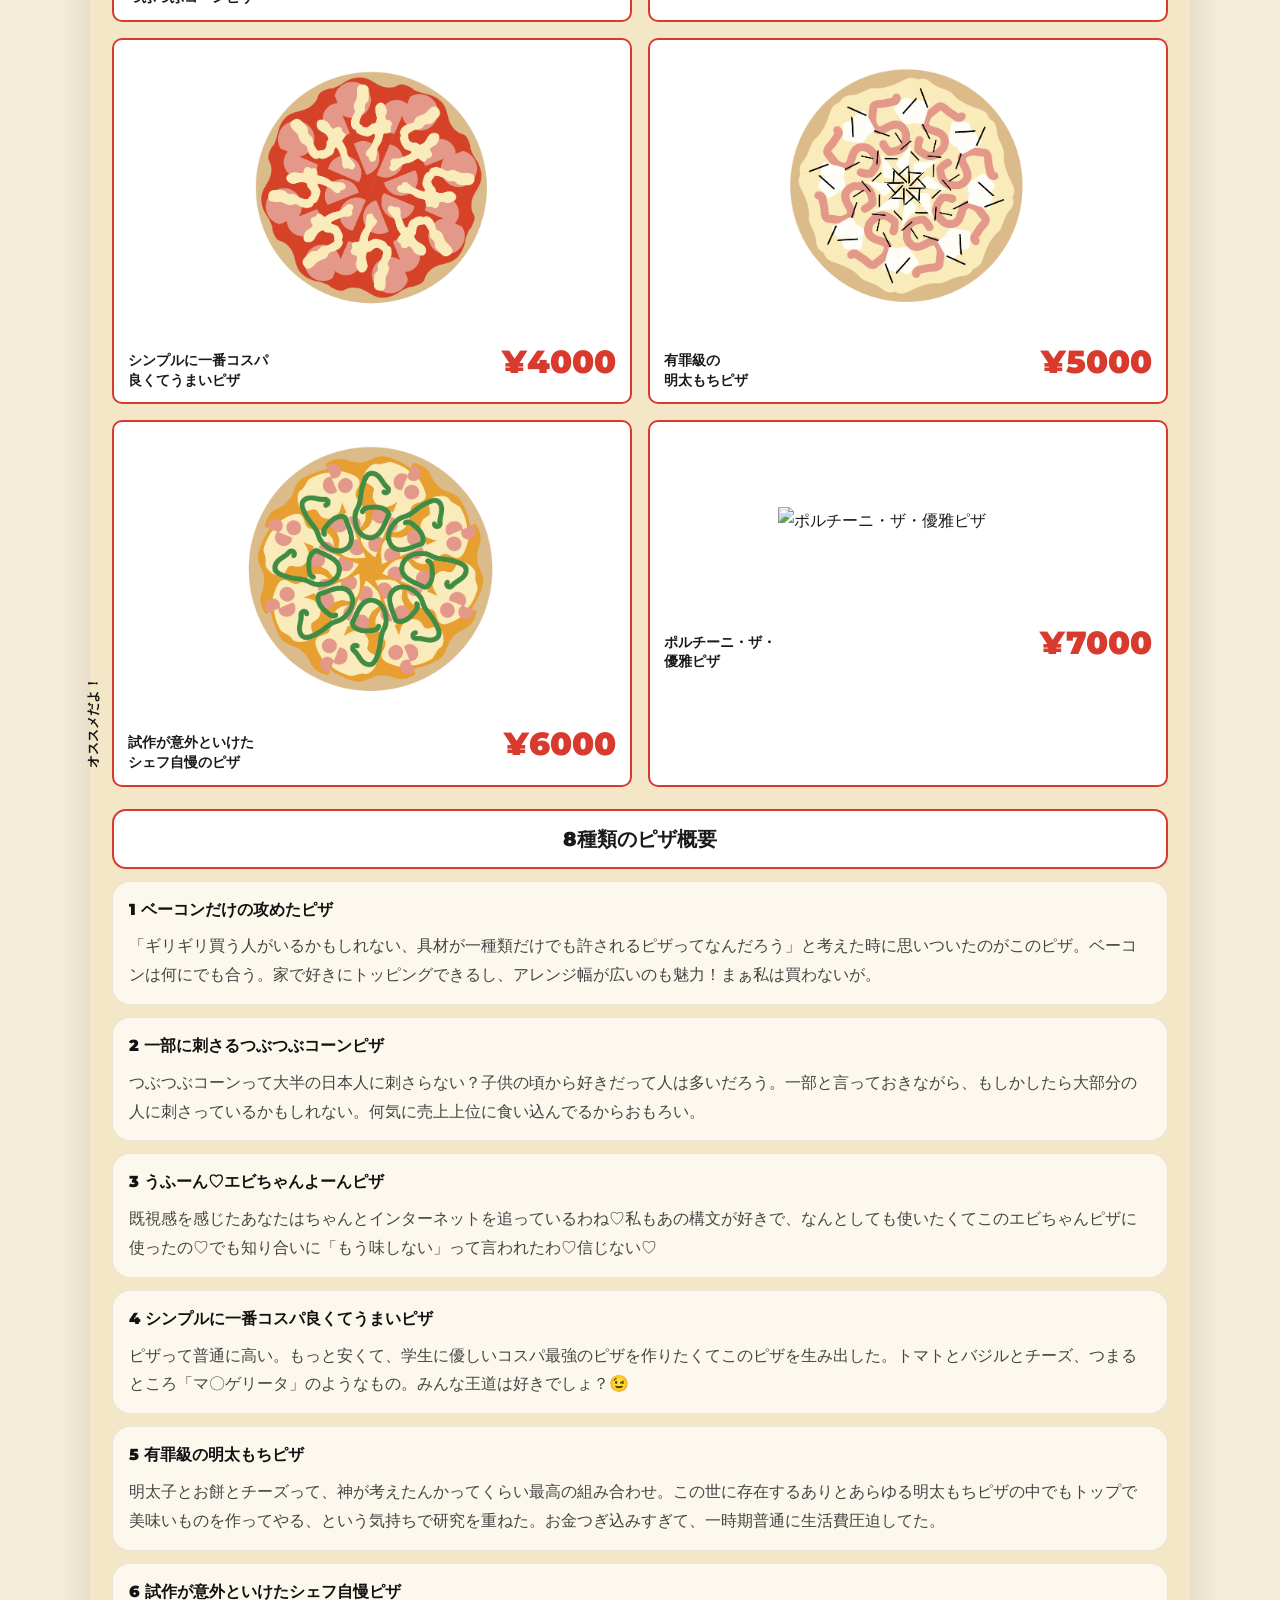
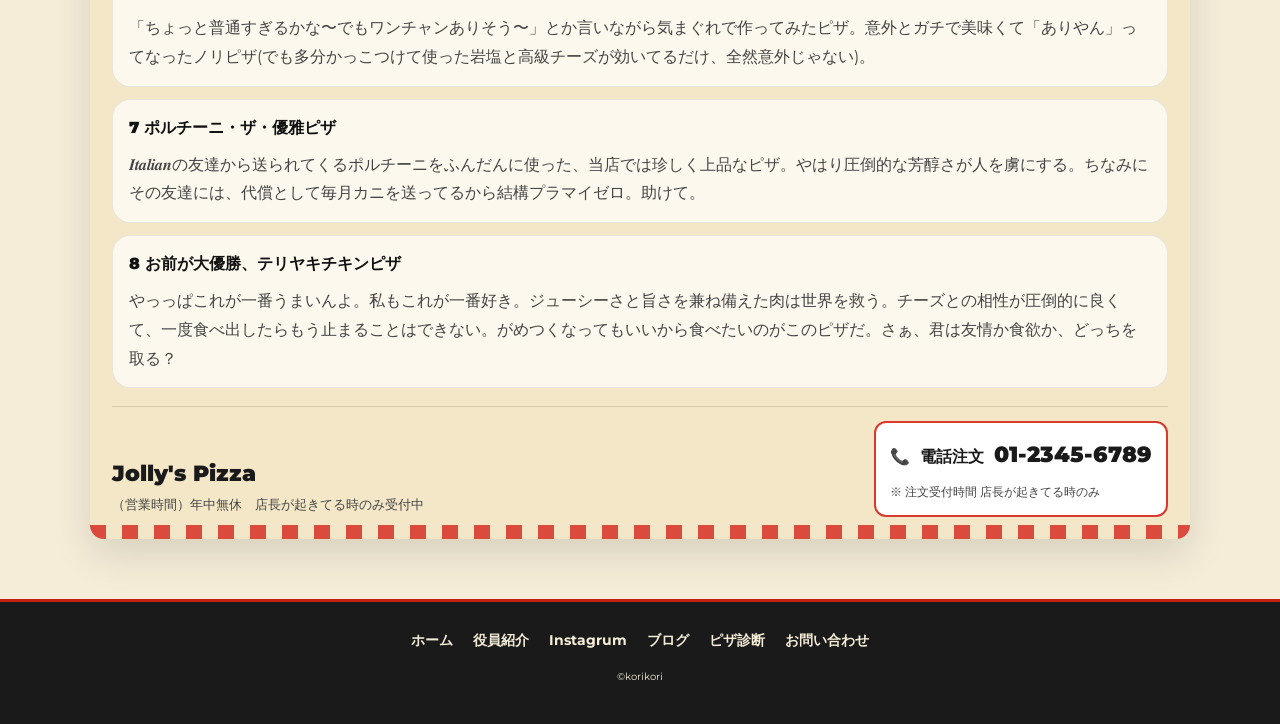
==== commit 2dadc846: "Add files via upload" ====
--- a/aboutus.html
+++ b/aboutus.html
@@ -9,6 +9,7 @@
   <link rel="preconnect" href="https://fonts.googleapis.com">
   <link rel="preconnect" href="https://fonts.gstatic.com" crossorigin>
   <link href="https://fonts.googleapis.com/css2?family=Montserrat:wght@400;700;900&display=swap" rel="stylesheet">
+  <link href="theme.css?v=1" rel="stylesheet">
 </head>
 
 <body>
@@ -18,7 +19,6 @@
       <nav class="header-site-menu">
         <ul class="menu">
             <li><a href="./index.html">ホーム</a></li>
-            <li><a href="./asobikata.html">残ったピザどうする〜！？遊び方</a></li>
             <li><a href="./ourteam.html">役員紹介</a></li>
             <li><a href="https://www.instagram.com/korikori_games?igsh=MWYxY3AwNjAxcmV0Mw==">Instagrum</a></li>
             <li><a href=".https://note.com/alive_sedum6502/portal">ブログ</a></li>
@@ -207,7 +207,6 @@
     <nav class="header-site-menu">
       <ul class="menu">
             <li><a href="./index.html">ホーム</a></li>
-            <li><a href="./asobikata.html">残ったピザどうする〜！？遊び方</a></li>
             <li><a href="./ourteam.html">役員紹介</a></li>
             <li><a href="https://www.instagram.com/korikori_games?igsh=MWYxY3AwNjAxcmV0Mw==">Instagrum</a></li>
             <li><a href=".https://note.com/alive_sedum6502/portal">ブログ</a></li>
--- a/theme.css
+++ b/theme.css
@@ -0,0 +1,64 @@
+/* ===========================
+   KORIKORI GAMES — THEME
+   赤・緑・黒・ベージュ
+=========================== */
+:root {
+  --bg:      #F5EDD8;
+  --text:    #1A1A1A;
+  --subtext: #5A4E3E;
+  --accent:  #C41E0E;
+  --green:   #2A6E1A;
+  --card:    #EDE4CA;
+  --border:  #C4B89A;
+  --black:   #1A1A1A;
+  --max:     1100px;
+}
+
+/* ベースカラー */
+html, body {
+  background: var(--bg);
+  color: var(--text);
+}
+
+/* リンク */
+a { color: var(--accent); }
+
+/* ヘッダー */
+.header {
+  background: var(--black) !important;
+  border-bottom: 3px solid var(--accent) !important;
+}
+
+.menu a {
+  color: #F5EDD8 !important;
+}
+
+.menu a:hover {
+  color: var(--accent) !important;
+  opacity: 1;
+}
+
+/* フッター */
+.footer {
+  background: var(--black) !important;
+  border-top: 3px solid var(--accent) !important;
+  color: #F5EDD8 !important;
+}
+
+.footer .menu a,
+.footer a {
+  color: #F5EDD8 !important;
+}
+
+/* ボタン */
+.btn {
+  background: var(--accent) !important;
+  color: #fff !important;
+}
+
+/* カード系背景 */
+.pizadousuru,
+.member-photo-wrap,
+.img-wrap {
+  background: var(--card) !important;
+}
